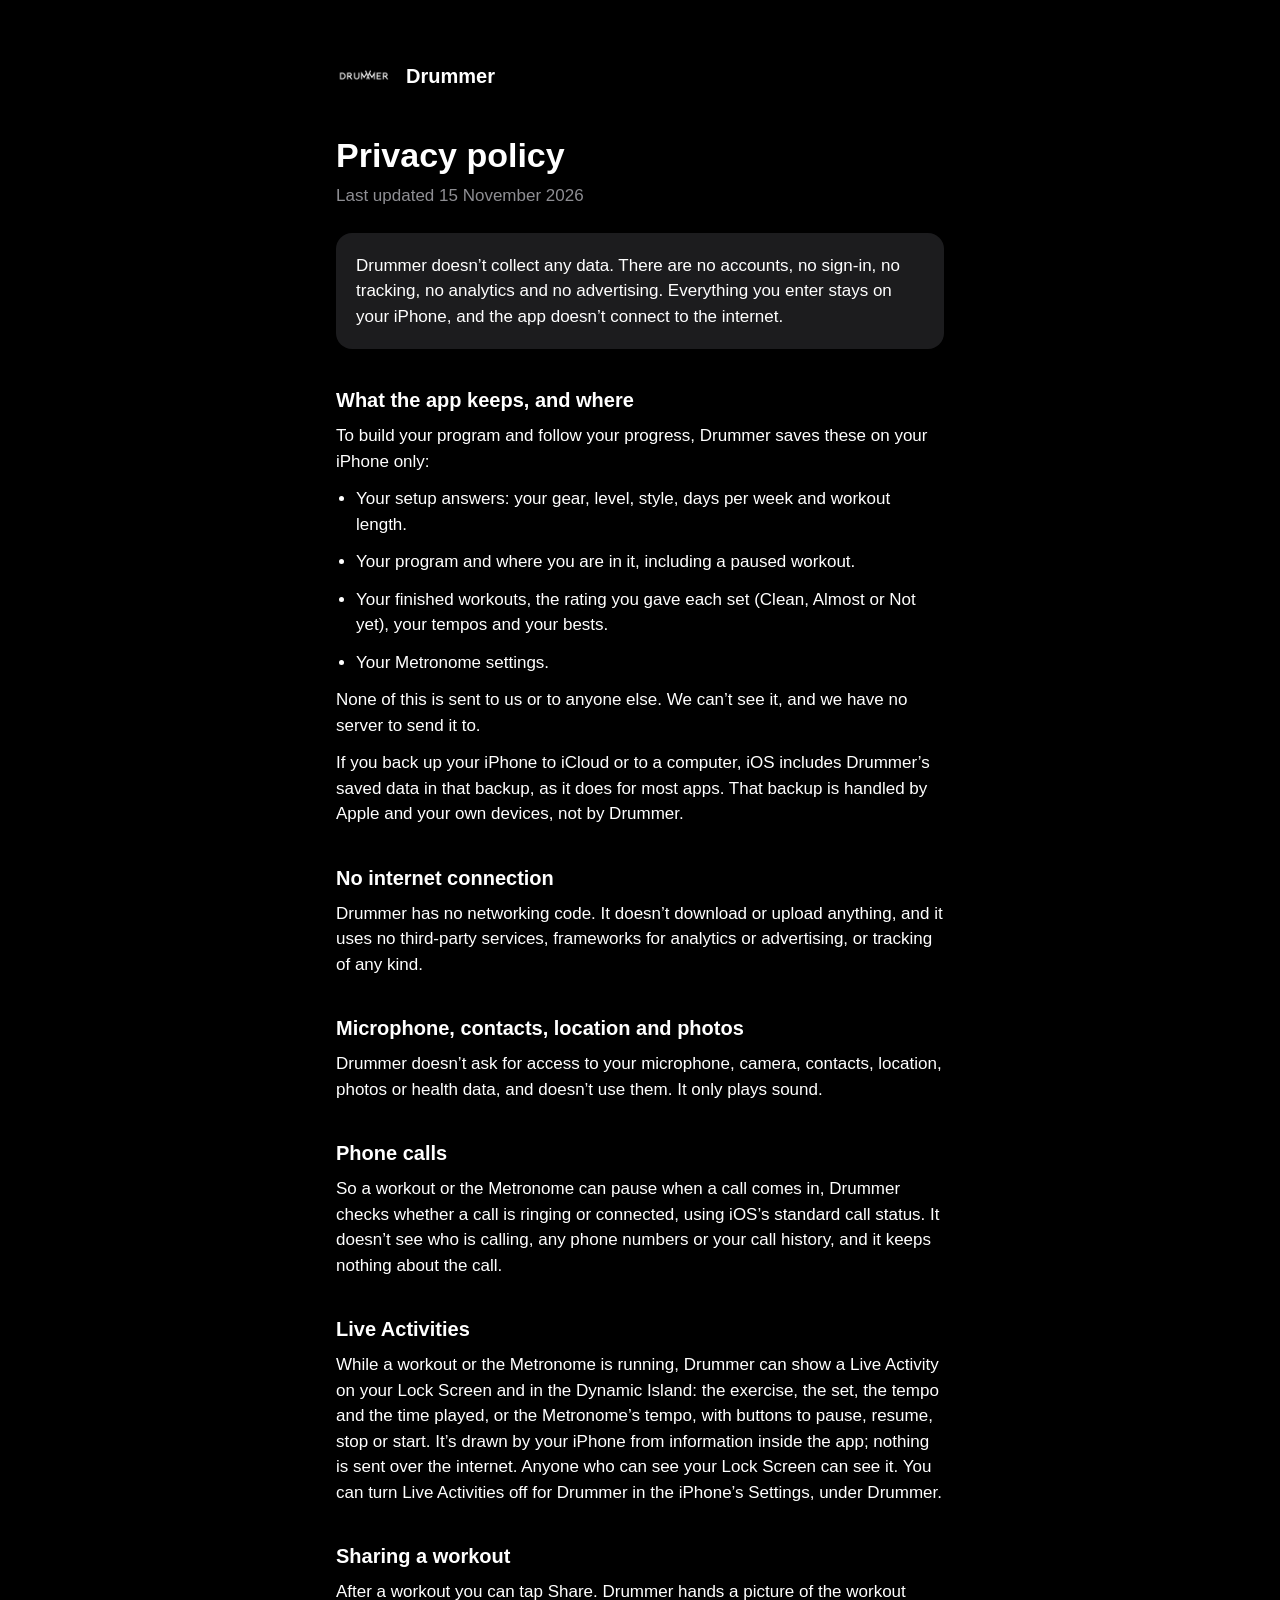
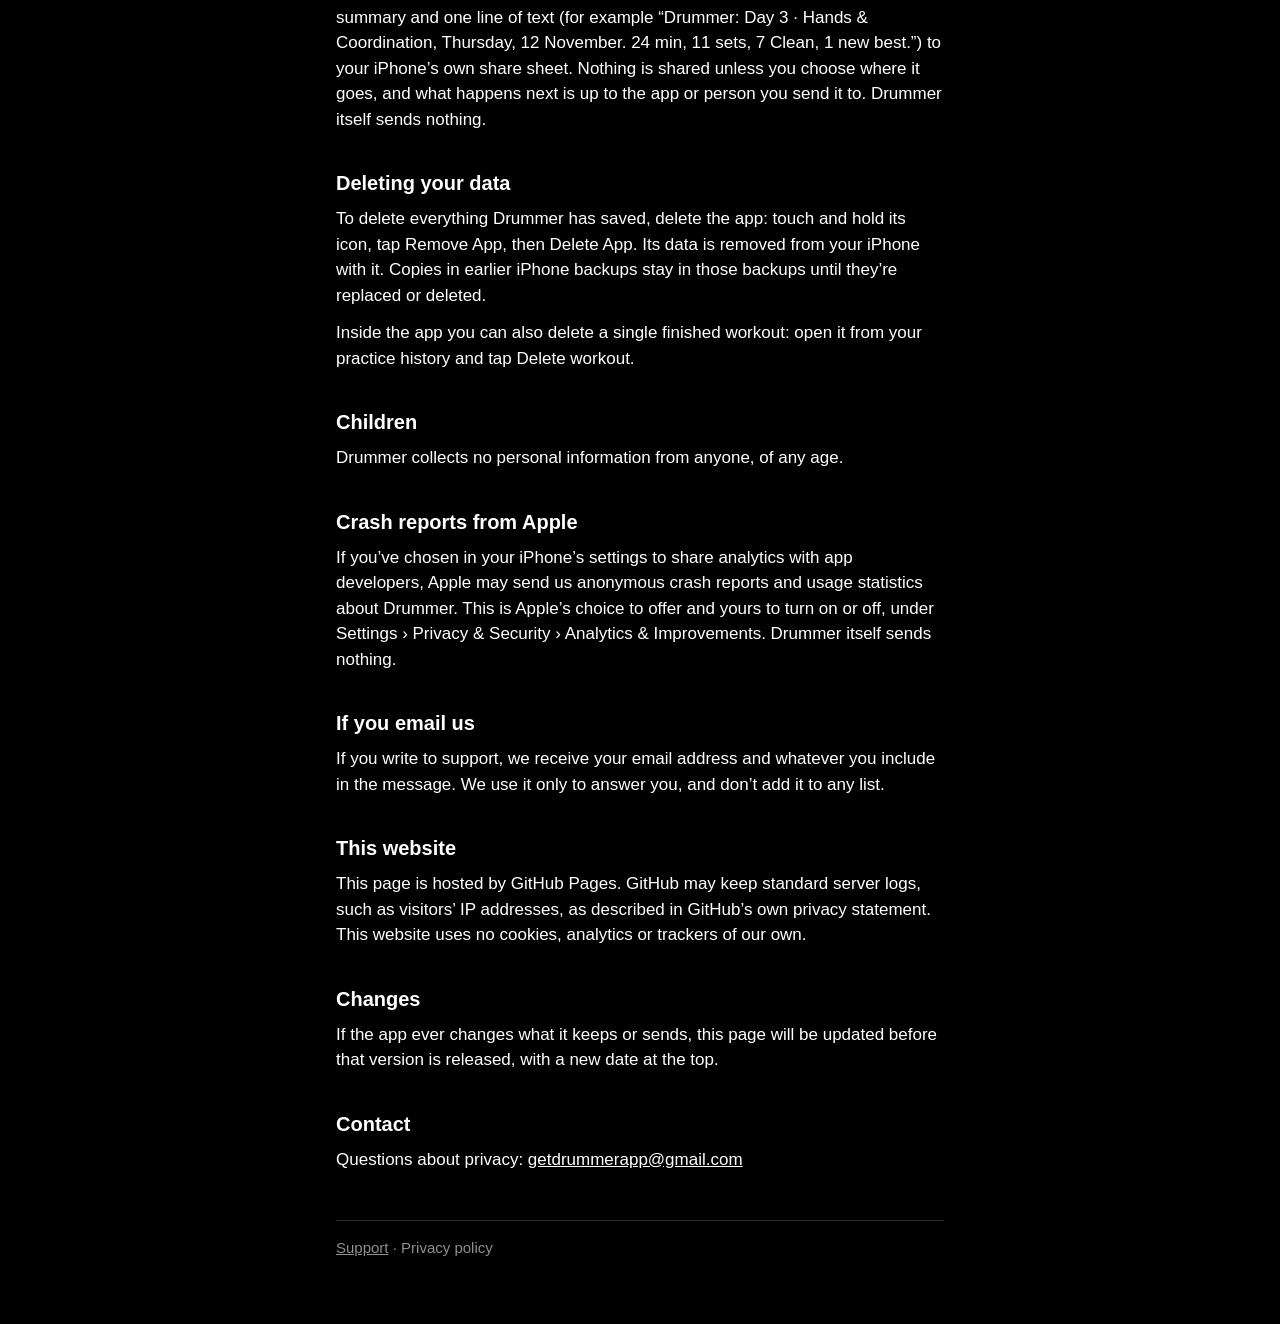
==== privacy.html @ 23e9188a "Drummer privacy and support pages" ====
<!doctype html>
<html lang="en">
<head>
<meta charset="utf-8">
<meta name="viewport" content="width=device-width, initial-scale=1">
<title>Drummer privacy policy</title>
<meta name="description" content="Drummer collects no data. Everything stays on your iPhone.">
<link rel="icon" href="icon.png">
<style>
  :root { color-scheme: dark; }
  * { box-sizing: border-box; }
  body {
    margin: 0;
    background: #000000;
    color: #FFFFFF;
    font: 17px/1.5 -apple-system, BlinkMacSystemFont, "Helvetica Neue", Helvetica, Arial, sans-serif;
    -webkit-text-size-adjust: 100%;
  }
  main { max-width: 640px; margin: 0 auto; padding: 48px 16px 64px; }
  header { display: flex; align-items: center; gap: 14px; margin-bottom: 32px; }
  header img { width: 56px; height: 56px; border-radius: 13px; }
  header a { color: #FFFFFF; text-decoration: none; font-weight: 600; font-size: 20px; }
  h1 { font-size: 34px; line-height: 1.15; margin: 0 0 8px; font-weight: 700; }
  h2 { font-size: 20px; margin: 36px 0 8px; font-weight: 600; }
  p, li { margin: 0 0 12px; }
  ul { padding-left: 20px; margin: 0 0 12px; }
  .secondary { color: #8E8E93; }
  .card { background: #1C1C1E; border-radius: 16px; padding: 20px; margin: 24px 0; }
  .card p:last-child { margin-bottom: 0; }
  a { color: #FFFFFF; }
  footer { margin-top: 48px; padding-top: 16px; border-top: 1px solid #2C2C2E; color: #8E8E93; font-size: 15px; }
  footer a { color: #8E8E93; }
</style>
</head>
<body>
<main>
  <header>
    <img src="icon.png" alt="">
    <a href="support.html">Drummer</a>
  </header>

  <h1>Privacy policy</h1>
  <p class="secondary">Last updated 15 November 2026</p>

  <div class="card">
    <p>Drummer doesn’t collect any data. There are no accounts, no sign-in, no tracking, no analytics and no advertising. Everything you enter stays on your iPhone, and the app doesn’t connect to the internet.</p>
  </div>

  <h2>What the app keeps, and where</h2>
  <p>To build your program and follow your progress, Drummer saves these on your iPhone only:</p>
  <ul>
    <li>Your setup answers: your gear, level, style, days per week and workout length.</li>
    <li>Your program and where you are in it, including a paused workout.</li>
    <li>Your finished workouts, the rating you gave each set (Clean, Almost or Not yet), your tempos and your bests.</li>
    <li>Your Metronome settings.</li>
  </ul>
  <p>None of this is sent to us or to anyone else. We can’t see it, and we have no server to send it to.</p>
  <p>If you back up your iPhone to iCloud or to a computer, iOS includes Drummer’s saved data in that backup, as it does for most apps. That backup is handled by Apple and your own devices, not by Drummer.</p>

  <h2>No internet connection</h2>
  <p>Drummer has no networking code. It doesn’t download or upload anything, and it uses no third-party services, frameworks for analytics or advertising, or tracking of any kind.</p>

  <h2>Microphone, contacts, location and photos</h2>
  <p>Drummer doesn’t ask for access to your microphone, camera, contacts, location, photos or health data, and doesn’t use them. It only plays sound.</p>

  <h2>Phone calls</h2>
  <p>So a workout or the Metronome can pause when a call comes in, Drummer checks whether a call is ringing or connected, using iOS’s standard call status. It doesn’t see who is calling, any phone numbers or your call history, and it keeps nothing about the call.</p>

  <h2>Live Activities</h2>
  <p>While a workout or the Metronome is running, Drummer can show a Live Activity on your Lock Screen and in the Dynamic Island: the exercise, the set, the tempo and the time played, or the Metronome’s tempo, with buttons to pause, resume, stop or start. It’s drawn by your iPhone from information inside the app; nothing is sent over the internet. Anyone who can see your Lock Screen can see it. You can turn Live Activities off for Drummer in the iPhone’s Settings, under Drummer.</p>

  <h2>Sharing a workout</h2>
  <p>After a workout you can tap Share. Drummer hands a picture of the workout summary and one line of text (for example “Drummer: Day 3 · Hands &amp; Coordination, Thursday, 12 November. 24 min, 11 sets, 7 Clean, 1 new best.”) to your iPhone’s own share sheet. Nothing is shared unless you choose where it goes, and what happens next is up to the app or person you send it to. Drummer itself sends nothing.</p>

  <h2>Deleting your data</h2>
  <p>To delete everything Drummer has saved, delete the app: touch and hold its icon, tap Remove App, then Delete App. Its data is removed from your iPhone with it. Copies in earlier iPhone backups stay in those backups until they’re replaced or deleted.</p>
  <p>Inside the app you can also delete a single finished workout: open it from your practice history and tap Delete workout.</p>

  <h2>Children</h2>
  <p>Drummer collects no personal information from anyone, of any age.</p>

  <h2>Crash reports from Apple</h2>
  <p>If you’ve chosen in your iPhone’s settings to share analytics with app developers, Apple may send us anonymous crash reports and usage statistics about Drummer. This is Apple’s choice to offer and yours to turn on or off, under Settings › Privacy &amp; Security › Analytics &amp; Improvements. Drummer itself sends nothing.</p>

  <h2>If you email us</h2>
  <p>If you write to support, we receive your email address and whatever you include in the message. We use it only to answer you, and don’t add it to any list.</p>

  <h2>This website</h2>
  <p>This page is hosted by GitHub Pages. GitHub may keep standard server logs, such as visitors’ IP addresses, as described in GitHub’s own privacy statement. This website uses no cookies, analytics or trackers of our own.</p>

  <h2>Changes</h2>
  <p>If the app ever changes what it keeps or sends, this page will be updated before that version is released, with a new date at the top.</p>

  <h2>Contact</h2>
  <p>Questions about privacy: <a href="mailto:getdrummerapp@gmail.com">getdrummerapp@gmail.com</a></p>

  <footer>
    <a href="support.html">Support</a> · Privacy policy
  </footer>
</main>
</body>
</html>
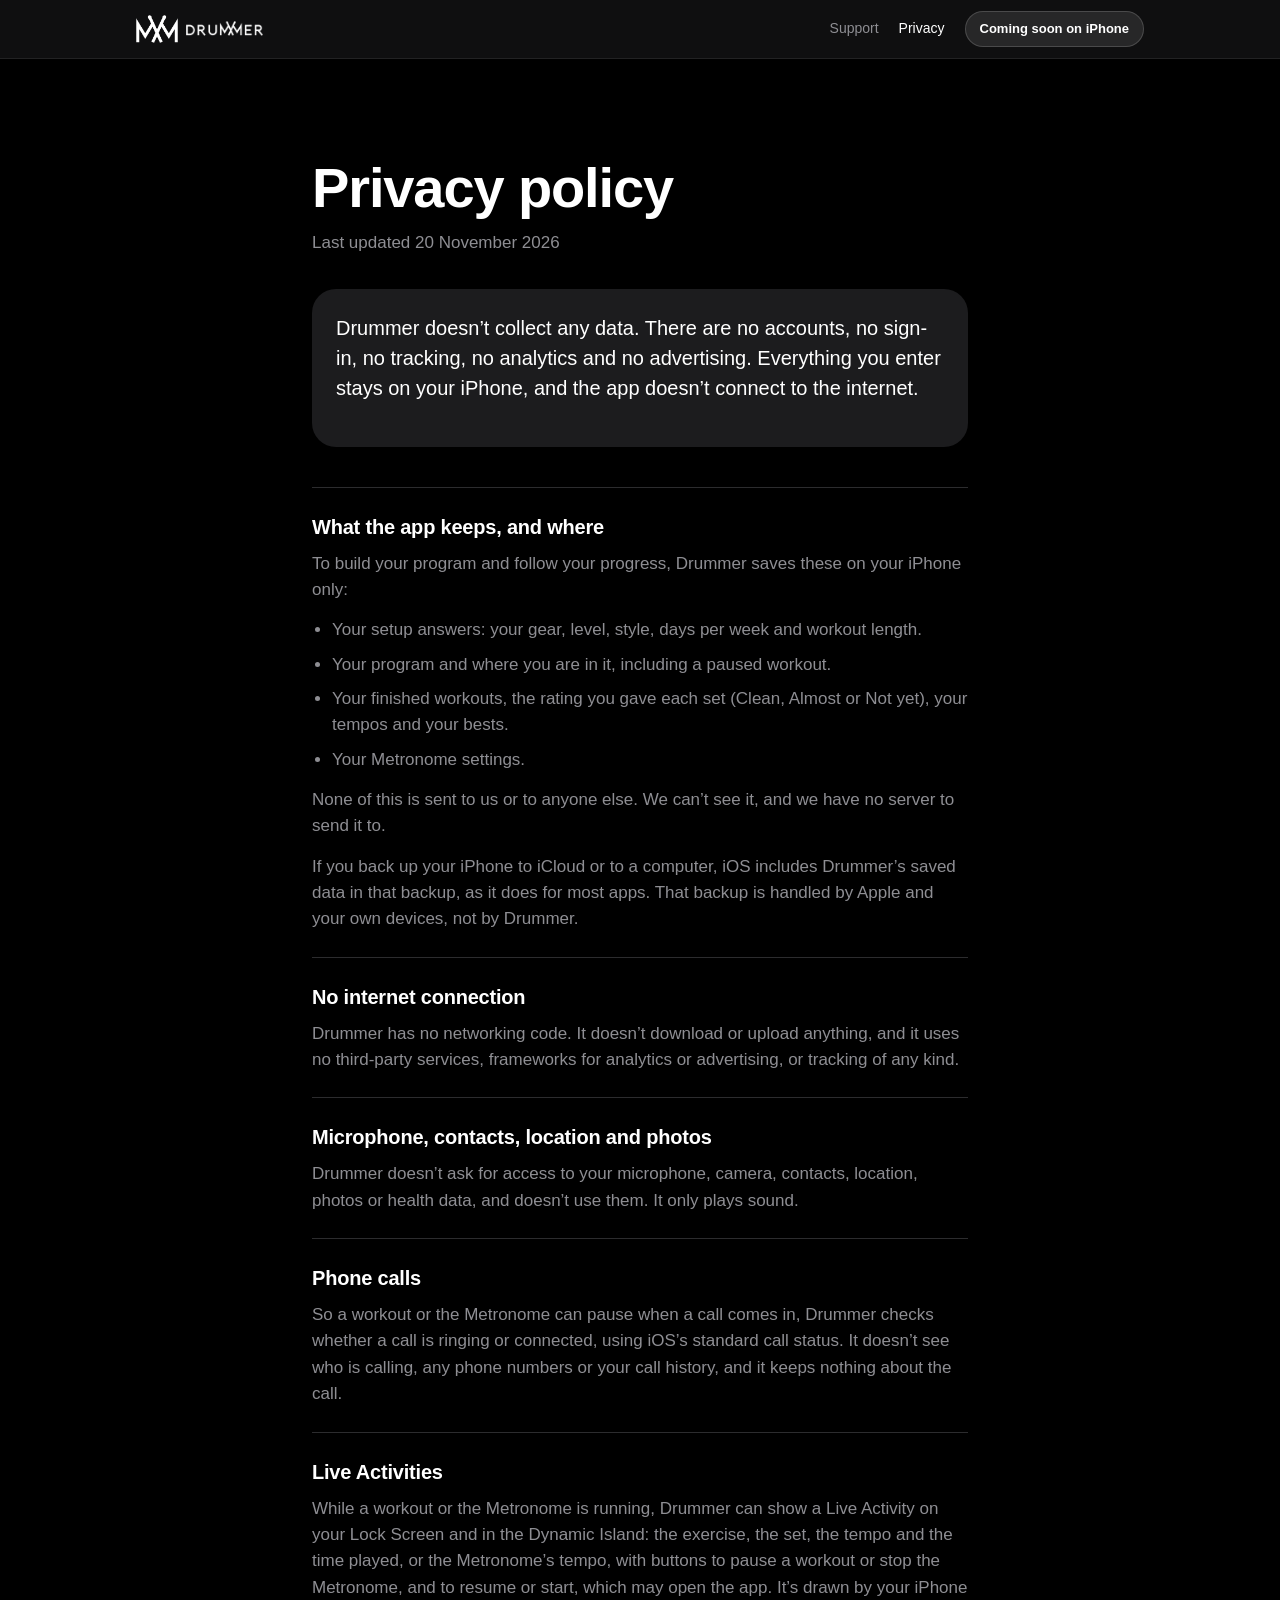
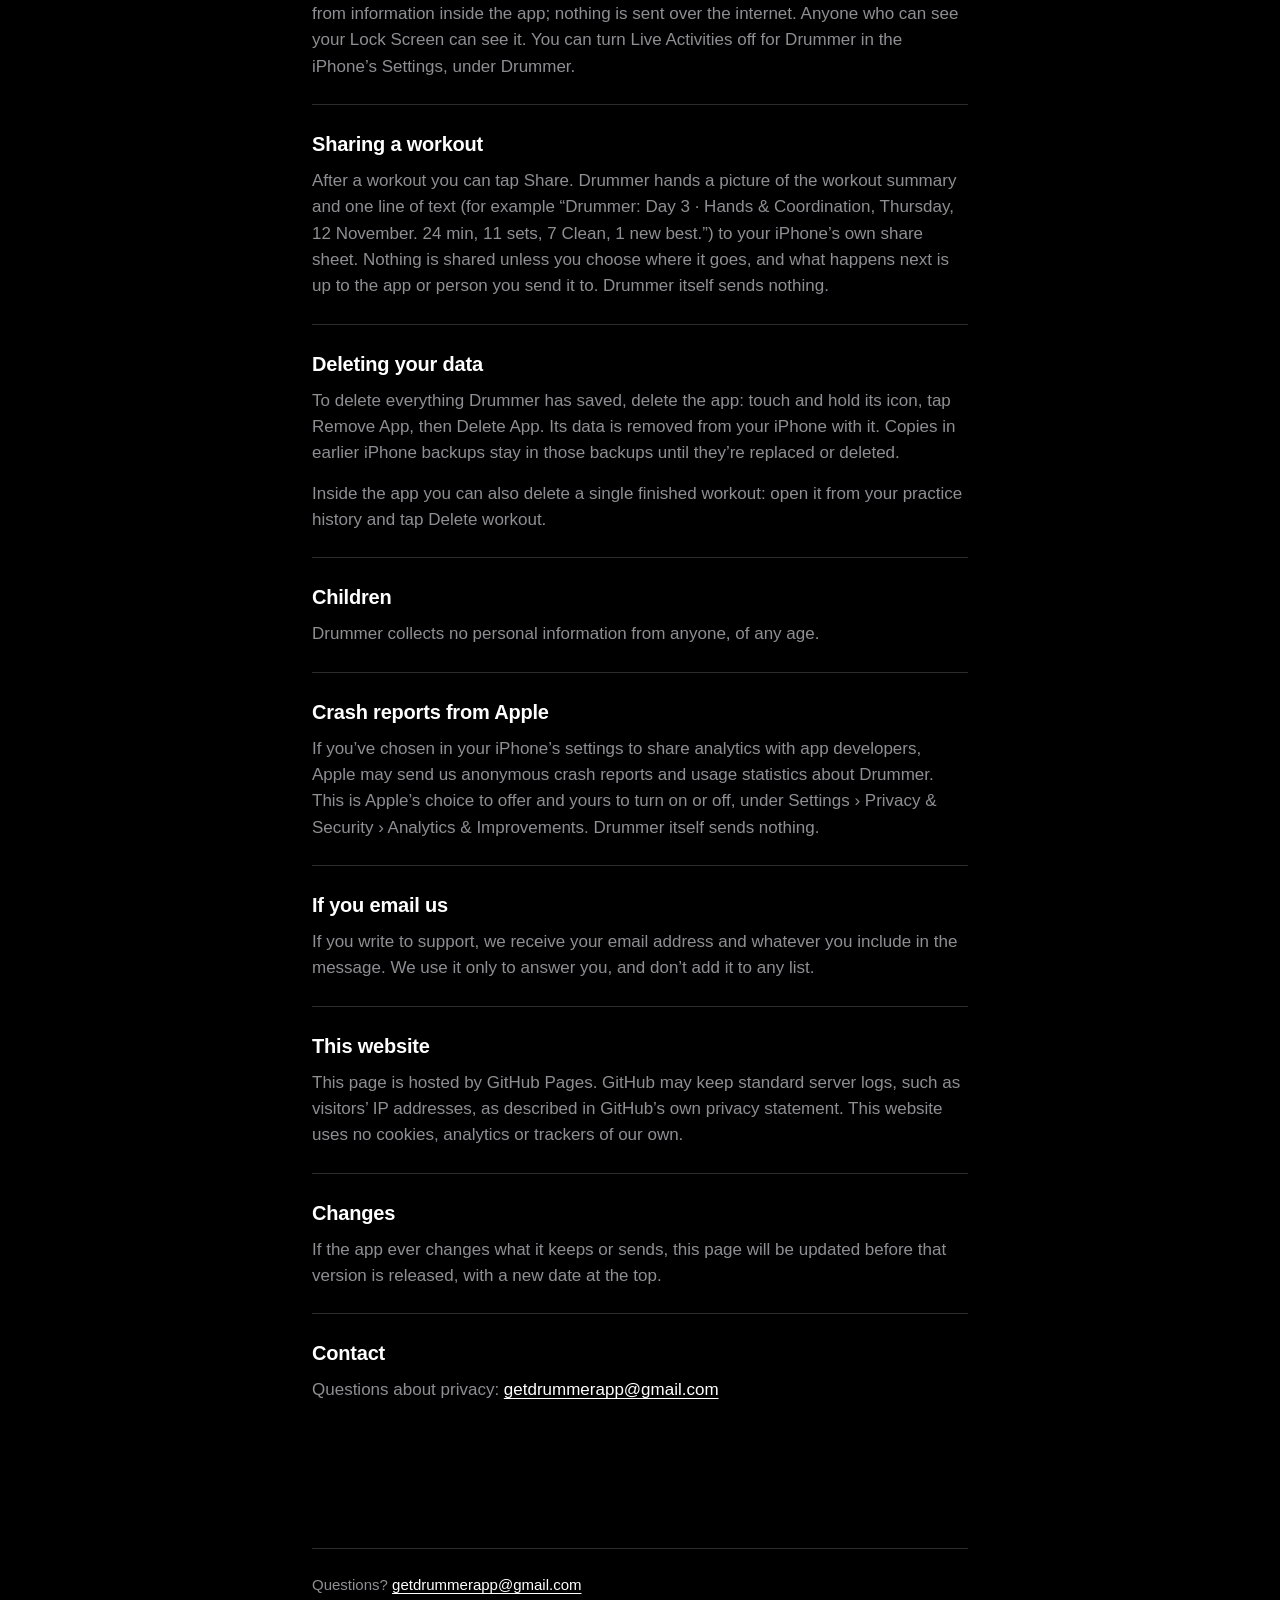
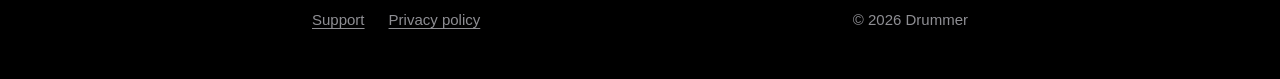
==== commit 6f1050ff: "Redesign: a home page, and support and privacy in the app's look The support answer about the Lock S" ====
--- a/privacy.html
+++ b/privacy.html
@@ -5,98 +5,124 @@
 <meta name="viewport" content="width=device-width, initial-scale=1">
 <title>Drummer privacy policy</title>
 <meta name="description" content="Drummer collects no data. Everything stays on your iPhone.">
+<meta name="theme-color" content="#000000">
+<link rel="canonical" href="https://tg87njgkv4-design.github.io/drummer-site/privacy.html">
 <link rel="icon" href="icon.png">
-<style>
-  :root { color-scheme: dark; }
-  * { box-sizing: border-box; }
-  body {
-    margin: 0;
-    background: #000000;
-    color: #FFFFFF;
-    font: 17px/1.5 -apple-system, BlinkMacSystemFont, "Helvetica Neue", Helvetica, Arial, sans-serif;
-    -webkit-text-size-adjust: 100%;
-  }
-  main { max-width: 640px; margin: 0 auto; padding: 48px 16px 64px; }
-  header { display: flex; align-items: center; gap: 14px; margin-bottom: 32px; }
-  header img { width: 56px; height: 56px; border-radius: 13px; }
-  header a { color: #FFFFFF; text-decoration: none; font-weight: 600; font-size: 20px; }
-  h1 { font-size: 34px; line-height: 1.15; margin: 0 0 8px; font-weight: 700; }
-  h2 { font-size: 20px; margin: 36px 0 8px; font-weight: 600; }
-  p, li { margin: 0 0 12px; }
-  ul { padding-left: 20px; margin: 0 0 12px; }
-  .secondary { color: #8E8E93; }
-  .card { background: #1C1C1E; border-radius: 16px; padding: 20px; margin: 24px 0; }
-  .card p:last-child { margin-bottom: 0; }
-  a { color: #FFFFFF; }
-  footer { margin-top: 48px; padding-top: 16px; border-top: 1px solid #2C2C2E; color: #8E8E93; font-size: 15px; }
-  footer a { color: #8E8E93; }
-</style>
+<link rel="apple-touch-icon" href="icon.png">
+<link rel="stylesheet" href="site.css">
+<meta property="og:type" content="website">
+<meta property="og:site_name" content="Drummer">
+<meta property="og:title" content="Drummer privacy policy">
+<meta property="og:description" content="Drummer collects no data. Everything stays on your iPhone.">
+<meta property="og:url" content="https://tg87njgkv4-design.github.io/drummer-site/privacy.html">
+<meta property="og:image" content="https://tg87njgkv4-design.github.io/drummer-site/share.png">
+<meta property="og:image:width" content="1200">
+<meta property="og:image:height" content="630">
+<meta property="og:image:alt" content="The Drummer wordmark beside the app's Workout tab, showing Day 4, Hands &amp; Coordination.">
+<meta name="twitter:card" content="summary_large_image">
+<meta name="twitter:title" content="Drummer privacy policy">
+<meta name="twitter:description" content="Drummer collects no data. Everything stays on your iPhone.">
+<meta name="twitter:image" content="https://tg87njgkv4-design.github.io/drummer-site/share.png">
+<meta name="twitter:image:alt" content="The Drummer wordmark beside the app's Workout tab, showing Day 4, Hands &amp; Coordination.">
 </head>
 <body>
-<main>
-  <header>
-    <img src="icon.png" alt="">
-    <a href="support.html">Drummer</a>
-  </header>
+<a class="skip" href="#content">Skip to content</a>
+<header class="site-header">
+  <div class="bar">
+    <a class="brand" href="index.html" aria-label="Drummer home">
+      <img class="mark" src="mark.png" alt="" width="145" height="96">
+      <img class="wordmark" src="wordmark.png" alt="" width="369" height="72">
+    </a>
+    <nav class="nav" aria-label="Site">
+      <a href="support.html">Support</a>
+      <a href="privacy.html" aria-current="page">Privacy</a>
+    </nav>
+    <span class="soon">Coming soon on iPhone</span>
+  </div>
+</header>
 
-  <h1>Privacy policy</h1>
-  <p class="secondary">Last updated 15 November 2026</p>
+<main id="content">
+  <section>
+    <h1 class="title">Privacy policy</h1>
+    <p class="date">Last updated 20 November 2026</p>
 
-  <div class="card">
-    <p>Drummer doesn’t collect any data. There are no accounts, no sign-in, no tracking, no analytics and no advertising. Everything you enter stays on your iPhone, and the app doesn’t connect to the internet.</p>
+    <div class="card summary">
+      <p>Drummer doesn’t collect any data. There are no accounts, no sign-in, no tracking, no analytics and no advertising. Everything you enter stays on your iPhone, and the app doesn’t connect to the internet.</p>
+    </div>
+
+    <div class="qa">
+      <div>
+        <h2>What the app keeps, and where</h2>
+        <p>To build your program and follow your progress, Drummer saves these on your iPhone only:</p>
+        <ul>
+          <li>Your setup answers: your gear, level, style, days per week and workout length.</li>
+          <li>Your program and where you are in it, including a paused workout.</li>
+          <li>Your finished workouts, the rating you gave each set (Clean, Almost or Not yet), your tempos and your bests.</li>
+          <li>Your Metronome settings.</li>
+        </ul>
+        <p>None of this is sent to us or to anyone else. We can’t see it, and we have no server to send it to.</p>
+        <p>If you back up your iPhone to iCloud or to a computer, iOS includes Drummer’s saved data in that backup, as it does for most apps. That backup is handled by Apple and your own devices, not by Drummer.</p>
+      </div>
+      <div>
+        <h2>No internet connection</h2>
+        <p>Drummer has no networking code. It doesn’t download or upload anything, and it uses no third-party services, frameworks for analytics or advertising, or tracking of any kind.</p>
+      </div>
+      <div>
+        <h2>Microphone, contacts, location and photos</h2>
+        <p>Drummer doesn’t ask for access to your microphone, camera, contacts, location, photos or health data, and doesn’t use them. It only plays sound.</p>
+      </div>
+      <div>
+        <h2>Phone calls</h2>
+        <p>So a workout or the Metronome can pause when a call comes in, Drummer checks whether a call is ringing or connected, using iOS’s standard call status. It doesn’t see who is calling, any phone numbers or your call history, and it keeps nothing about the call.</p>
+      </div>
+      <div>
+        <h2>Live Activities</h2>
+        <p>While a workout or the Metronome is running, Drummer can show a Live Activity on your Lock Screen and in the Dynamic Island: the exercise, the set, the tempo and the time played, or the Metronome’s tempo, with buttons to pause a workout or stop the Metronome, and to resume or start, which may open the app. It’s drawn by your iPhone from information inside the app; nothing is sent over the internet. Anyone who can see your Lock Screen can see it. You can turn Live Activities off for Drummer in the iPhone’s Settings, under Drummer.</p>
+      </div>
+      <div>
+        <h2>Sharing a workout</h2>
+        <p>After a workout you can tap Share. Drummer hands a picture of the workout summary and one line of text (for example “Drummer: Day 3 · Hands &amp; Coordination, Thursday, 12 November. 24 min, 11 sets, 7 Clean, 1 new best.”) to your iPhone’s own share sheet. Nothing is shared unless you choose where it goes, and what happens next is up to the app or person you send it to. Drummer itself sends nothing.</p>
+      </div>
+      <div>
+        <h2>Deleting your data</h2>
+        <p>To delete everything Drummer has saved, delete the app: touch and hold its icon, tap Remove App, then Delete App. Its data is removed from your iPhone with it. Copies in earlier iPhone backups stay in those backups until they’re replaced or deleted.</p>
+        <p>Inside the app you can also delete a single finished workout: open it from your practice history and tap Delete workout.</p>
+      </div>
+      <div>
+        <h2>Children</h2>
+        <p>Drummer collects no personal information from anyone, of any age.</p>
+      </div>
+      <div>
+        <h2>Crash reports from Apple</h2>
+        <p>If you’ve chosen in your iPhone’s settings to share analytics with app developers, Apple may send us anonymous crash reports and usage statistics about Drummer. This is Apple’s choice to offer and yours to turn on or off, under Settings › Privacy &amp; Security › Analytics &amp; Improvements. Drummer itself sends nothing.</p>
+      </div>
+      <div>
+        <h2>If you email us</h2>
+        <p>If you write to support, we receive your email address and whatever you include in the message. We use it only to answer you, and don’t add it to any list.</p>
+      </div>
+      <div>
+        <h2>This website</h2>
+        <p>This page is hosted by GitHub Pages. GitHub may keep standard server logs, such as visitors’ IP addresses, as described in GitHub’s own privacy statement. This website uses no cookies, analytics or trackers of our own.</p>
+      </div>
+      <div>
+        <h2>Changes</h2>
+        <p>If the app ever changes what it keeps or sends, this page will be updated before that version is released, with a new date at the top.</p>
+      </div>
+      <div>
+        <h2>Contact</h2>
+        <p>Questions about privacy: <a href="mailto:getdrummerapp@gmail.com">getdrummerapp@gmail.com</a></p>
+      </div>
+    </div>
+  </section>
+</main>
+
+<footer class="site-footer">
+  <div class="inner">
+    <p class="email">Questions? <a href="mailto:getdrummerapp@gmail.com">getdrummerapp@gmail.com</a></p>
+    <a href="support.html">Support</a>
+    <a href="privacy.html">Privacy policy</a>
+    <span class="copy">© 2026 Drummer</span>
   </div>
-
-  <h2>What the app keeps, and where</h2>
-  <p>To build your program and follow your progress, Drummer saves these on your iPhone only:</p>
-  <ul>
-    <li>Your setup answers: your gear, level, style, days per week and workout length.</li>
-    <li>Your program and where you are in it, including a paused workout.</li>
-    <li>Your finished workouts, the rating you gave each set (Clean, Almost or Not yet), your tempos and your bests.</li>
-    <li>Your Metronome settings.</li>
-  </ul>
-  <p>None of this is sent to us or to anyone else. We can’t see it, and we have no server to send it to.</p>
-  <p>If you back up your iPhone to iCloud or to a computer, iOS includes Drummer’s saved data in that backup, as it does for most apps. That backup is handled by Apple and your own devices, not by Drummer.</p>
-
-  <h2>No internet connection</h2>
-  <p>Drummer has no networking code. It doesn’t download or upload anything, and it uses no third-party services, frameworks for analytics or advertising, or tracking of any kind.</p>
-
-  <h2>Microphone, contacts, location and photos</h2>
-  <p>Drummer doesn’t ask for access to your microphone, camera, contacts, location, photos or health data, and doesn’t use them. It only plays sound.</p>
-
-  <h2>Phone calls</h2>
-  <p>So a workout or the Metronome can pause when a call comes in, Drummer checks whether a call is ringing or connected, using iOS’s standard call status. It doesn’t see who is calling, any phone numbers or your call history, and it keeps nothing about the call.</p>
-
-  <h2>Live Activities</h2>
-  <p>While a workout or the Metronome is running, Drummer can show a Live Activity on your Lock Screen and in the Dynamic Island: the exercise, the set, the tempo and the time played, or the Metronome’s tempo, with buttons to pause, resume, stop or start. It’s drawn by your iPhone from information inside the app; nothing is sent over the internet. Anyone who can see your Lock Screen can see it. You can turn Live Activities off for Drummer in the iPhone’s Settings, under Drummer.</p>
-
-  <h2>Sharing a workout</h2>
-  <p>After a workout you can tap Share. Drummer hands a picture of the workout summary and one line of text (for example “Drummer: Day 3 · Hands &amp; Coordination, Thursday, 12 November. 24 min, 11 sets, 7 Clean, 1 new best.”) to your iPhone’s own share sheet. Nothing is shared unless you choose where it goes, and what happens next is up to the app or person you send it to. Drummer itself sends nothing.</p>
-
-  <h2>Deleting your data</h2>
-  <p>To delete everything Drummer has saved, delete the app: touch and hold its icon, tap Remove App, then Delete App. Its data is removed from your iPhone with it. Copies in earlier iPhone backups stay in those backups until they’re replaced or deleted.</p>
-  <p>Inside the app you can also delete a single finished workout: open it from your practice history and tap Delete workout.</p>
-
-  <h2>Children</h2>
-  <p>Drummer collects no personal information from anyone, of any age.</p>
-
-  <h2>Crash reports from Apple</h2>
-  <p>If you’ve chosen in your iPhone’s settings to share analytics with app developers, Apple may send us anonymous crash reports and usage statistics about Drummer. This is Apple’s choice to offer and yours to turn on or off, under Settings › Privacy &amp; Security › Analytics &amp; Improvements. Drummer itself sends nothing.</p>
-
-  <h2>If you email us</h2>
-  <p>If you write to support, we receive your email address and whatever you include in the message. We use it only to answer you, and don’t add it to any list.</p>
-
-  <h2>This website</h2>
-  <p>This page is hosted by GitHub Pages. GitHub may keep standard server logs, such as visitors’ IP addresses, as described in GitHub’s own privacy statement. This website uses no cookies, analytics or trackers of our own.</p>
-
-  <h2>Changes</h2>
-  <p>If the app ever changes what it keeps or sends, this page will be updated before that version is released, with a new date at the top.</p>
-
-  <h2>Contact</h2>
-  <p>Questions about privacy: <a href="mailto:getdrummerapp@gmail.com">getdrummerapp@gmail.com</a></p>
-
-  <footer>
-    <a href="support.html">Support</a> · Privacy policy
-  </footer>
-</main>
+</footer>
 </body>
 </html>
--- a/site.css
+++ b/site.css
@@ -0,0 +1,166 @@
+/* Drummer website. Dark only, like the app: the colors are the app's Theme colors. */
+:root {
+  color-scheme: dark;
+  --bg: #000000;
+  --text: #FFFFFF;
+  --gray: #8E8E93;      /* secondary text: 6.4:1 on black, 5.2:1 on a card */
+  --card: #1C1C1E;
+  --raised: #2C2C2E;    /* dividers and raised surfaces */
+  --column: 44rem;
+  --wide: 66rem;
+  --gutter: 1rem;
+  --section: 4.5rem;
+  --stack: -apple-system, BlinkMacSystemFont, "SF Pro Text", "Helvetica Neue", Helvetica, Arial, sans-serif;
+}
+@media (min-width: 48rem) {
+  :root { --gutter: 1.5rem; --section: 7rem; }
+}
+
+/* Larger text: Safari on iPhone follows the Text Size setting through -apple-system-body;
+   everywhere else, the browser's own text size. Every size below is in rem. */
+html { font-size: 100%; -webkit-text-size-adjust: 100%; }
+@supports (font: -apple-system-body) {
+  html { font: -apple-system-body; }
+}
+* { box-sizing: border-box; }
+body {
+  margin: 0;
+  background: var(--bg);
+  color: var(--text);
+  font-family: var(--stack);
+  font-size: 1.0625rem;
+  line-height: 1.55;
+  text-rendering: optimizeLegibility;
+  -webkit-font-smoothing: antialiased;
+}
+img { max-width: 100%; height: auto; display: block; }
+a { color: var(--text); text-underline-offset: 0.18em; text-decoration-thickness: 1px; }
+a:focus-visible, [tabindex]:focus-visible { outline: 2px solid var(--text); outline-offset: 3px; border-radius: 6px; }
+
+.skip { position: absolute; left: -9999px; top: 0; }
+.skip:focus { left: var(--gutter); top: 0.5rem; z-index: 20; background: var(--text); color: var(--bg); padding: 0.5rem 1rem; border-radius: 999px; }
+
+/* Header: sticky glass, with a solid fallback. */
+.site-header {
+  position: sticky; top: 0; z-index: 10;
+  background: rgba(0, 0, 0, 0.92);
+  border-bottom: 1px solid var(--raised);
+}
+@supports ((backdrop-filter: blur(1px)) or (-webkit-backdrop-filter: blur(1px))) {
+  .site-header {
+    background: rgba(28, 28, 30, 0.55);
+    -webkit-backdrop-filter: blur(20px) saturate(180%);
+    backdrop-filter: blur(20px) saturate(180%);
+    border-bottom-color: rgba(255, 255, 255, 0.08);
+  }
+}
+@media (prefers-reduced-transparency: reduce) {
+  .site-header { background: var(--card); -webkit-backdrop-filter: none; backdrop-filter: none; }
+}
+.bar {
+  max-width: var(--wide); margin: 0 auto; padding: 0.625rem var(--gutter);
+  display: flex; flex-wrap: wrap; align-items: center; gap: 0.5rem 1.25rem;
+}
+.brand { display: flex; align-items: center; gap: 0.5rem; text-decoration: none; margin-right: auto; padding: 0.25rem 0; }
+.brand .mark { height: 1.75rem; width: auto; }
+.brand .wordmark { height: 0.9375rem; width: auto; }
+.nav { display: flex; gap: 1.25rem; font-size: 0.875rem; }
+.nav a { color: var(--gray); text-decoration: none; padding: 0.5rem 0; }
+.nav a:hover, .nav a[aria-current="page"] { color: var(--text); }
+.soon {
+  font-size: 0.8125rem; font-weight: 600; white-space: nowrap;
+  padding: 0.4375rem 0.875rem; border-radius: 999px;
+  background: rgba(255, 255, 255, 0.1); border: 1px solid rgba(255, 255, 255, 0.16);
+}
+@media (prefers-reduced-transparency: reduce) {
+  .soon { background: var(--raised); border-color: var(--raised); }
+}
+/* Phones: the brand and the pill on the first row, the two links under them. */
+@media (max-width: 40rem) {
+  .nav { order: 3; width: 100%; gap: 1.5rem; margin-top: -0.25rem; }
+}
+
+/* Layout. */
+main { max-width: var(--column); margin: 0 auto; padding: 0 var(--gutter); }
+section { padding-top: var(--section); }
+section:first-child { padding-top: calc(var(--section) * 0.9); }
+.wide { max-width: var(--wide); margin-left: auto; margin-right: auto; }
+
+h1, h2, h3 { margin: 0; letter-spacing: -0.02em; }
+.headline { font-size: clamp(2.5rem, 1.6rem + 4.6vw, 4.75rem); line-height: 1.04; font-weight: 700; max-width: 15ch; }
+.lede { margin: 1.5rem 0 0; font-size: 1.25rem; line-height: 1.5; color: var(--gray); max-width: 34rem; }
+.title { font-size: clamp(2.25rem, 1.8rem + 2.4vw, 3.5rem); line-height: 1.05; font-weight: 700; }
+.section-title { font-size: clamp(1.75rem, 1.45rem + 1.4vw, 2.5rem); line-height: 1.1; font-weight: 700; }
+.muted { color: var(--gray); }
+p { margin: 0 0 0.875rem; }
+
+/* What you get: a heading and one line each, with thin dividers. */
+.list { list-style: none; margin: 2rem 0 0; padding: 0; border-top: 1px solid var(--raised); }
+.list li { padding: 1.25rem 0; border-bottom: 1px solid var(--raised); }
+.list h3 { font-size: 1.1875rem; font-weight: 600; letter-spacing: -0.01em; }
+.list p { margin: 0.25rem 0 0; color: var(--gray); }
+
+.para { margin-top: 1.5rem; font-size: 1.25rem; line-height: 1.5; color: var(--gray); }
+.para strong { color: var(--text); font-weight: 600; }
+
+/* Screenshots: a row on wide screens, a strip that scrolls sideways on phones. */
+.shots {
+  list-style: none; margin: 2rem 0 0; padding: 0 0 0.5rem;
+  display: flex; gap: 1rem; overflow-x: auto; scroll-snap-type: x mandatory;
+  scrollbar-width: none;
+}
+.shots::-webkit-scrollbar { display: none; }
+.shots li { flex: 0 0 min(68vw, 17rem); scroll-snap-align: start; }
+.shots img { width: 100%; border-radius: 1.75rem; border: 1px solid var(--raised); background: var(--card); }
+.shots figure { margin: 0; }
+.shots figcaption { margin-top: 0.75rem; font-size: 0.9375rem; color: var(--gray); }
+.shots figcaption strong { color: var(--text); font-weight: 600; }
+@media (min-width: 48rem) {
+  .shots { overflow: visible; display: grid; grid-template-columns: repeat(3, 1fr); gap: 1.5rem; }
+  .shots img { border-radius: 2.25rem; }
+}
+.shots-wrap { padding: var(--section) var(--gutter) 0; }
+
+/* Cards and buttons. */
+.card { background: var(--card); border-radius: 1.5rem; padding: 1.5rem; margin-top: 2rem; }
+.card p:last-of-type { margin-bottom: 1.25rem; }
+.buttons { display: flex; flex-wrap: wrap; gap: 0.75rem; }
+.button {
+  display: inline-flex; align-items: center; justify-content: center; min-height: 2.75rem;
+  padding: 0.625rem 1.375rem; border-radius: 999px; font-weight: 600; text-decoration: none;
+  background: var(--text); color: var(--bg); overflow-wrap: anywhere;
+}
+.button.secondary { background: rgba(255, 255, 255, 0.1); color: var(--text); border: 1px solid rgba(255, 255, 255, 0.16); }
+@media (prefers-reduced-transparency: reduce) {
+  .button.secondary { background: var(--raised); border-color: var(--raised); }
+}
+
+/* Questions and policy sections: thin dividers, the heading first. */
+.qa { margin-top: 2.5rem; border-top: 1px solid var(--raised); }
+.qa > div { padding: 1.5rem 0; border-bottom: 1px solid var(--raised); }
+.qa h2, .qa h3 { font-size: 1.25rem; font-weight: 600; letter-spacing: -0.01em; margin-bottom: 0.5rem; }
+.qa p { color: var(--gray); }
+.qa p:last-child { margin-bottom: 0; }
+.qa > div:last-child { border-bottom: 0; padding-bottom: 0; }
+.qa ul { color: var(--gray); padding-left: 1.25rem; margin: 0 0 0.875rem; }
+.qa li { margin-bottom: 0.5rem; }
+.group { margin-top: var(--section); }
+.date { margin-top: 0.75rem; color: var(--gray); }
+.summary { font-size: 1.25rem; line-height: 1.5; }
+.summary p { margin: 0; }
+
+/* Footer. */
+.site-footer { max-width: var(--column); margin: var(--section) auto 0; padding: 2rem var(--gutter) 3rem; }
+.site-footer .inner { border-top: 1px solid var(--raised); padding-top: 1.5rem; display: flex; flex-wrap: wrap; gap: 0.75rem 1.5rem; font-size: 0.9375rem; color: var(--gray); }
+.site-footer a { color: var(--gray); }
+.site-footer a:hover { color: var(--text); }
+.site-footer .email { width: 100%; }
+.site-footer .email a { color: var(--text); }
+.site-footer .copy { margin-left: auto; }
+
+@media (prefers-reduced-motion: no-preference) {
+  html { scroll-behavior: smooth; }
+  .nav a, .site-footer a { transition: color 0.15s ease; }
+}
+.see-title { max-width: calc(var(--column) - 2 * var(--gutter)); margin: 0 auto; }
+.site-footer .email { margin: 0; }
